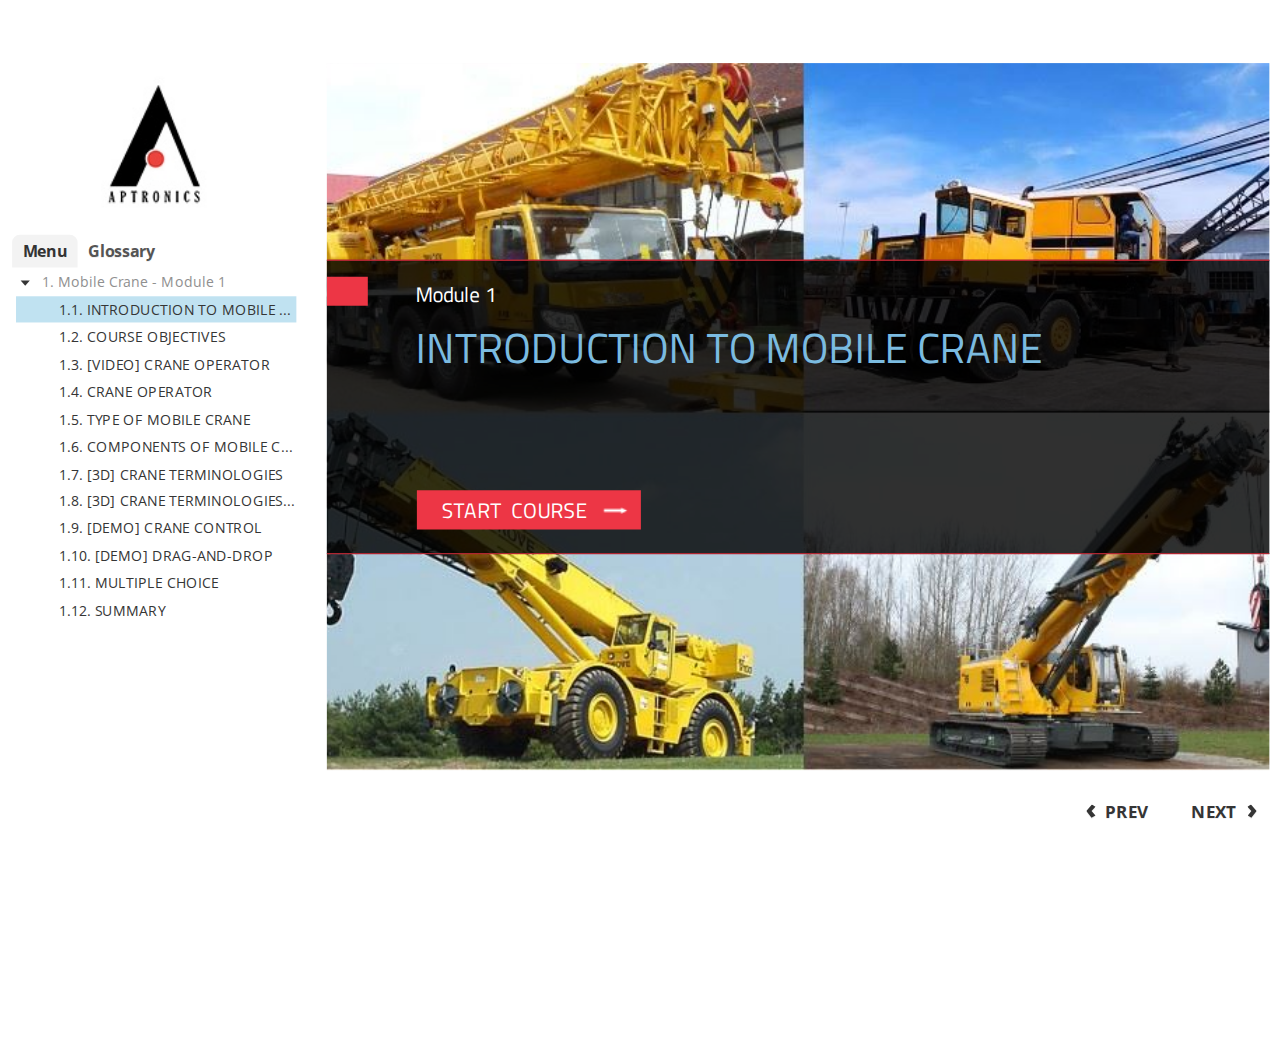
==== index.html @ c3e02959 "Rename story.html to index.html" ====
<!DOCTYPE HTML>
<html style="height: 100%;" lang="en-US">
<head>
    <meta http-equiv="Content-Type" content="text/html;charset=utf-8">
    <!-- Created using Storyline 3 - http://www.articulate.com  -->
    <!-- version: 3.0.10762.0 -->

    <title>mobileCrane2</title>
    <style>
        body {
            background: #ffffff;
            overflow: hidden;
        }

        html, body, table {
            height: 100%;
            width: 100%;
            margin: 0;
            padding: 0;
            border: 0;
        }

        table td {
            vertical-align: middle;
            text-align: center;
        }

        #nosupport {
            background: #f5f5f5;
            margin: 50px 65px;
            border: 1px solid #d5d5d5;
            width: calc(100% - 130px);
            height: calc(100% - 100px);
        }

        p {
            font-family: 'Helvetica Neue', Helvetica, Arial, Verdana, sans-serif;
            font-size: 12pt;
            color: #303030;
        }

        a {
            color: #2D9DDA;
            text-decoration: none !important;
        }

    </style>
    <script>
        var html5Supported = true,
                showWarning = false;

        function displayWarning() {
            if (showWarning) {
                document.getElementById('nosupport').style.visibility = 'visible';
            }
        }

    </script>
    <!--[if lte IE 9]><script>html5Supported = false;</script><![endif]-->

    <script type="text/javascript">

        (function () {

            var settings = {
                lmsEnabled: false,
                tincanEnabled: false,
                aoEnabled: false,
                runtimeOrder: [{"type":"html5","url":"story_html5.html"},{"type":"flash","url":"story_flash.html"}],
                warnOnCommitFail: false
            };

            var PARAM_WARN_ON_COMMIT = {name: 'warncommit', value: 1},
                    PARAM_LMS = {name: 'lms', value: 1},
                    PARAM_TINCAN = {name: 'tincan', value: true},
                    PARAM_AO = {name: 'aosupport', value: true};

            var detection = {
                agent: navigator.userAgent,

                flashEnabled: function () {
                    var description, version, flashAX,
                            plugin = navigator.plugins["Shockwave Flash"];

                    if (plugin != null) {
                        description = plugin.description.split(" ");
                        version = Number(description[description.length - 2]);

                        return (version >= 10) || isNaN(version);
                    } else {
                        try {
                            flashAX = new ActiveXObject("ShockwaveFlash.ShockwaveFlash.10");
                            return (flashAX != null);
                        } catch (e) {
                        }
                    }

                    return false;
                },

                html5Enabled: function () {
                    return html5Supported;
                },

                ampEnabled: function () {
                    return ((this.isIOS() && this.isIPad()) || this.isAndroid());
                },

                isIOS: function () {
                    return (this.agent.indexOf("AppleWebKit/") > -1 && this.agent.indexOf("Mobile/") > -1)
                },

                isAndroid: function () {
                    return (this.agent.indexOf("Android") > -1);
                },

                isIPad: function () {
                    return (this.agent.indexOf("iPad") > -1);
                }
            };

            var router = {

                init: function () {
                    var i,
                            redirected = false,
                            order = settings.runtimeOrder,
                            launchMap = {
                                flash: {
                                    isEnabled: 'flashEnabled',
                                    getParams: 'getFlashParams',
                                    delim: '?'
                                },
                                html5: {
                                    isEnabled: 'html5Enabled',
                                    getParams: 'getHtml5Params',
                                    delim: '?'
                                },
                                amp: {
                                    isEnabled: 'ampEnabled',
                                    getParams: 'getAmpParams',
                                    delim: '#'
                                }
                            };

                    if (document.location.search.toLowerCase().indexOf('forceflash') != -1) {
                        this.moveFlashToStartOfOrder(order);
                    }

                    for (i = 0; i < order.length; i++) {
                        var launchInfo = launchMap[order[i].type],
                                url = order[i].url;

                        if (detection[launchInfo.isEnabled]()) {
                            this.redirect(url, this[launchInfo.getParams](), launchInfo.delim);
                            redirected = true;
                            break;
                        }
                    }

                    if (!redirected) {
                        showWarning = true;
                    }
                },

                moveFlashToStartOfOrder: function (order) {
                    var i,
                        flashIndex = -1;
                    for (i = 0; i < order.length; i++) {
                        if (order[i].type == "flash") {
                            flashIndex = i;
                            break;
                        }
                    }
                    if (flashIndex != -1) {
                        order.splice(0, 0, order.splice(flashIndex, 1)[0]);
                    }
                },

                getQueryString: function (params) {
                    params = params || [];
                    var i,
                            queryString = document.location.search.substr(1),
                            paramArr = queryString.length > 0 ? queryString.split('&') : [];

                    for (i = 0; i < params.length; i++) {
                        paramArr.push([params[i].name, params[i].value].join('='));
                    }

                    return paramArr.join('&');
                },

                formatUrl: function (url, params, delim) {
                    delim = delim || '?';

                    var queryString = this.getQueryString(params);

                    if (queryString != null && queryString.length > 0) {
                        return [url, queryString].join(delim);
                    }

                    return url;
                },

                redirect: function (url, params, delim) {
                    window.location.replace(this.formatUrl(url, params, delim));
                },

                getFlashParams: function () {
                    return [];
                },

                getHtml5Params: function () {
                    var params = [];
                    if (settings.tincanEnabled) {
                        params.push(PARAM_TINCAN);
                    } else if (settings.lmsEnabled) {
                        params.push(PARAM_LMS);
                        if (settings.warnOnCommitFail) {
                            params.push(PARAM_WARN_ON_COMMIT);
                        }
                    }

                    return params;
                },

                getAmpParams: function () {
                    var tincanProto = settings.aoEnabled || settings.tincanEnabled,
                            params = [];
                    // build AMP params
                    if (tincanProto) {
                        params.push(PARAM_TINCAN);
                        if (settings.aoEnabled) {
                            params.push(PARAM_AO);
                        }
                    }
                    return params;
                }
            };

            router.init();
        })();

    </script>
</head>
<body onload="displayWarning()" style="height: 100%;">
<div id="nosupport" style="visibility: hidden;">
    <table>
        <tr>
            <td>
                <p>
                    <svg xmlns="http://www.w3.org/2000/svg" width="90.2" height="74.9" viewBox="0 0 90 75" version="1.1">
                        <g transform="scale(.1)">
                            <path d="m409 7c54-25 106 20 130 66 106 170 213 340 320 510 17 28 32 63 19 96-14 36-55 51-91 51-224 1-448 0-672 0-35 1-76-3-100-33-26-32-15-77 5-108 107-173 216-344 324-517 16-26 35-53 65-65z"
                                  fill="#4c4c4c"/>
                            <path d="m419 57c26-20 55 4 68 27 109 174 218 348 328 522 9 17 23 35 17 55-11 20-36 18-55 19-224 0-447 0-670 0-20-1-46 1-57-19-5-18 6-34 14-48 109-174 218-348 327-522 9-12 17-25 28-34z"
                                  fill="#f5f5f5"/>
                            <path d="m429 179c25-12 58 8 56 35-1 81-5 161-10 242 2 32-49 39-57 9-7-73-6-146-11-219-1-24-4-56 22-67zM430 539 430 539 430 539c45-24 80 53 32 72-45 24-80-53-32-72z"
                                  fill="#4c4c4c"/>
                        </g>
                    </svg>
                </p>
                <p>This course cannot be played.</p>
                <p><a href="https://ipc.articulate.com/slw/3/en/cannotplay/">Learn More</a></p>

            </td>
        </tr>
    </table>
</div>
</body>
</html>
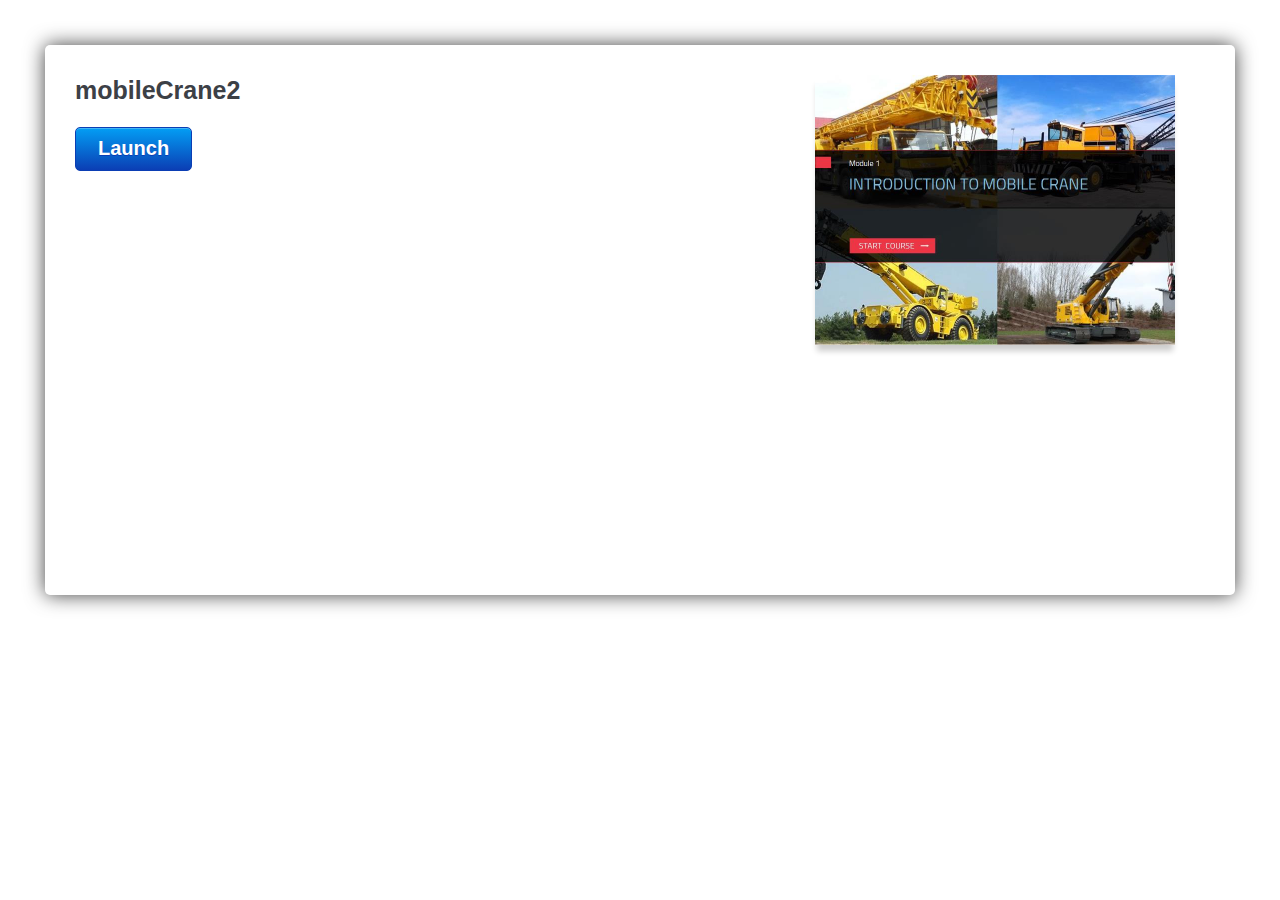
==== commit fc88c6b0: "indexEdit" ====
--- a/index.html
+++ b/index.html
@@ -1,271 +1,125 @@
-<!DOCTYPE HTML>
-<html style="height: 100%;" lang="en-US">
+<!DOCTYPE html PUBLIC "-//W3C//DTD XHTML 1.0 Transitional//EN" "http://www.w3.org/TR/xhtml1/DTD/xhtml1-transitional.dtd">
+<html xmlns="http://www.w3.org/1999/xhtml" xml:lang="en" lang="en">
 <head>
-    <meta http-equiv="Content-Type" content="text/html;charset=utf-8">
-    <!-- Created using Storyline 3 - http://www.articulate.com  -->
-    <!-- version: 3.0.10762.0 -->
+	<title>mobileCrane2</title>
+	
+	 <script>
+		var g_strLink;
+	
+		function buildLaunchLink()
+		{
+			var g_strProjectId = "6GGGgQlkKPf";
+			var strHash = document.location.hash;
+			document.location.hash = "";
 
-    <title>mobileCrane2</title>
-    <style>
-        body {
-            background: #ffffff;
-            overflow: hidden;
-        }
+			var strPath = window.location.protocol + "//" + window.location.host;
+			var arrPath = window.location.pathname.split("/");
 
-        html, body, table {
-            height: 100%;
-            width: 100%;
-            margin: 0;
-            padding: 0;
-            border: 0;
-        }
+			arrPath.length = arrPath.length - 1;
+			strPath += arrPath.join("/");
+			strPath = strPath.replace(/ /g, "%20");
 
-        table td {
-            vertical-align: middle;
-            text-align: center;
-        }
+			g_strLink = "path=" + strPath;
+			g_strLink += "&projectid=" + g_strProjectId;
+			
+			var strQuery = strHash.substr(1);
+			g_strLink += "&" + decodeURIComponent(strQuery);
+			g_strLink = escape(g_strLink);
+		}
+		
+		function isAndroid()
+		{
+			return (navigator.userAgent.indexOf("Android") > -1);
+		}
+		
+		function isIOS()
+		{
+			return (navigator.userAgent.indexOf("AppleWebKit/") > -1 && navigator.userAgent.indexOf("Mobile/") > -1);
+		}
 
-        #nosupport {
-            background: #f5f5f5;
-            margin: 50px 65px;
-            border: 1px solid #d5d5d5;
-            width: calc(100% - 130px);
-            height: calc(100% - 100px);
-        }
+		function UpdateLaunchUrl()
+		{
+			var strLink = (isAndroid()) ? "intent://?" + g_strLink + "#Intent;scheme=artmobileplayer;package=air.com.articulate.articulatemobileplayer;end" :
+										 "artmobileplayer://?" + g_strLink;
+										
+			var linkTarget = document.getElementById('launch');
+			linkTarget.href = strLink;
+			
+			if (isAndroid())
+			{
+				window.location = strLink;
+			}
+		}
+		
+		function writeMeta()
+		{
+			var meta = document.createElement('meta');
+			meta.name = "apple-itunes-app";
+			meta.content = "app-id=505546381, app-argument=artmobileplayer://?" + g_strLink;
+			document.getElementsByTagName('head')[0].appendChild(meta);
+		}
+		
+		buildLaunchLink();
+		writeMeta();
 
-        p {
-            font-family: 'Helvetica Neue', Helvetica, Arial, Verdana, sans-serif;
-            font-size: 12pt;
-            color: #303030;
-        }
+	 </script>
 
-        a {
-            color: #2D9DDA;
-            text-decoration: none !important;
-        }
+	<!-- META -->
+	<meta http-equiv="content-type" content="text/html; charset=utf-8">
+	<meta name="viewport" content="width=device-width, initial-scale=1.0, maximum-scale=1.0, user-scalable=0">
 
-    </style>
-    <script>
-        var html5Supported = true,
-                showWarning = false;
+	<style>
+		html,body,div,h1,p,a{margin:0;padding:0;border:0;font-weight:inherit;font-style:inherit;font-size:100%;font-family:inherit;vertical-align:baseline}
+		a img{border:0; width: 290px}
+		body{font-family:Helvetica,Arial,Verdana,sans-serif;line-height:1.5;color:#434750;background:#737d85;position:relative;font-size:75%}
+		h1{font-size:3em;line-height:1;margin-bottom:.5em;font-weight:400;color:#434750}
+		a,a:focus,a:hover{color:#434750;text-decoration:none;outline:0}
+		.button{float:left;font-size:14px;font-weight:700;color:#fff;text-shadow:0 -1px 0 rgba(0,0,0,.75);padding:5px 22px 0;height:25px;border:1px solid #010101;-webkit-box-shadow:0 1px 0 rgba(255,255,255,.12),inset 0 1px 0 rgba(255,255,255,.25);-webkit-border-radius:5px;background:-webkit-gradient(linear,left top,left bottom,from(#5d636b),to(#25272a),color-stop(.5,#494e54),color-stop(.51,#35393d))}
+		body.launch{background:url(mobile/linen_background.jpg) repeat}
+		div.container{background:#fff;height:490px;margin:45px;padding:30px;-webkit-border-radius:5px;-webkit-box-shadow:0 0 20px rgba(0,0,0,.75)}
+		div.screenshot{float:right;width:390px;padding-left:20px;padding-bottom:10px}
+		div.screenshot img{-webkit-box-shadow:0 8px 6px -2px rgba(0,0,0,.2); width: 360px;}
+		div.container div.launch_meta{float:left;width:450px}
+		div.container h1{color:#3c4046;font-weight:700;font-size:25px;line-height:1.2em;font-family:'Helvetica Neue',Helvetica,Arial}
+		div.container p{font-size:16px;line-height:1.4em;font-family:'Helvetica Neue',Helvetica,Arial;margin:0 0 1.4em}
+		div.container a.button{font-size:20px;color:#fff;background:#0272ed;text-shadow:0 1px 0 rgba(11,62,180,1);padding:5px 22px 12px;border:1px solid #0b3eb4;-webkit-box-shadow:0 1px 0 rgba(255,255,255,.12),inset 0 1px 0 rgba(255,255,255,.25);-webkit-border-radius:5px;background:-webkit-gradient(linear,left top,left bottom,from(#039ef4),to(#0b3eb4))}
+		div.mobile_app{background:url(mobile/mobile_icon.png) no-repeat;padding-left:148px;padding-top:20px}
+		div.mobile_app h1{margin:0;line-height:1.4em}
+		div.mobile_app a{color:#027fef;text-decoration:underline}
+		div.container a.app_store{width:172px;height:54px;text-indent:-9000px;display:block;background:url(mobile/app_store.png)}
+		@media only screen and (max-device-width:1024px) and (orientation:portrait){
+			div.container{height:750px}
+			div.screenshot{width:290px}
+			div.screenshot img{width:290px}
+			div.container div.launch_meta{float:left;width:300px}
+			div.mobile_app h1{font-size:24px}
+		}
+		a.install { display:inline-block; overflow:hidden; background:url(http://linkmaker.itunes.apple.com/images/badges/en-us/badge_appstore-lrg.svg) no-repeat; width:165px; height:40px; position: relative; bottom: 120px; float:right; padding-right:50px;}
 
-        function displayWarning() {
-            if (showWarning) {
-                document.getElementById('nosupport').style.visibility = 'visible';
-            }
-        }
+	</style>
+</head>
+	
+<body class="launch" onload="UpdateLaunchUrl()">
 
-    </script>
-    <!--[if lte IE 9]><script>html5Supported = false;</script><![endif]-->
+	<div class="wrap">
+	
+		<div class="container">
+			<div class="launch_meta">
+				<h1>mobileCrane2</h1>
+				<p></p>
+				<a id="launch" href="#" class="button" target="_top">Launch</a>
+			</div>
+			<div class="screenshot">
+				<img src="story_content/thumbnail.jpg"  />
+			</div>
+		</div>
+		<script>
+			if (isIOS())
+			{
+				document.write("<a class='install' href='https://geo.itunes.apple.com/us/app/articulate-mobile-player/id505546381?mt=8' ></a>");
+			}
+		</script>
+	</div>
+</body>
 
-    <script type="text/javascript">
-
-        (function () {
-
-            var settings = {
-                lmsEnabled: false,
-                tincanEnabled: false,
-                aoEnabled: false,
-                runtimeOrder: [{"type":"html5","url":"story_html5.html"},{"type":"flash","url":"story_flash.html"}],
-                warnOnCommitFail: false
-            };
-
-            var PARAM_WARN_ON_COMMIT = {name: 'warncommit', value: 1},
-                    PARAM_LMS = {name: 'lms', value: 1},
-                    PARAM_TINCAN = {name: 'tincan', value: true},
-                    PARAM_AO = {name: 'aosupport', value: true};
-
-            var detection = {
-                agent: navigator.userAgent,
-
-                flashEnabled: function () {
-                    var description, version, flashAX,
-                            plugin = navigator.plugins["Shockwave Flash"];
-
-                    if (plugin != null) {
-                        description = plugin.description.split(" ");
-                        version = Number(description[description.length - 2]);
-
-                        return (version >= 10) || isNaN(version);
-                    } else {
-                        try {
-                            flashAX = new ActiveXObject("ShockwaveFlash.ShockwaveFlash.10");
-                            return (flashAX != null);
-                        } catch (e) {
-                        }
-                    }
-
-                    return false;
-                },
-
-                html5Enabled: function () {
-                    return html5Supported;
-                },
-
-                ampEnabled: function () {
-                    return ((this.isIOS() && this.isIPad()) || this.isAndroid());
-                },
-
-                isIOS: function () {
-                    return (this.agent.indexOf("AppleWebKit/") > -1 && this.agent.indexOf("Mobile/") > -1)
-                },
-
-                isAndroid: function () {
-                    return (this.agent.indexOf("Android") > -1);
-                },
-
-                isIPad: function () {
-                    return (this.agent.indexOf("iPad") > -1);
-                }
-            };
-
-            var router = {
-
-                init: function () {
-                    var i,
-                            redirected = false,
-                            order = settings.runtimeOrder,
-                            launchMap = {
-                                flash: {
-                                    isEnabled: 'flashEnabled',
-                                    getParams: 'getFlashParams',
-                                    delim: '?'
-                                },
-                                html5: {
-                                    isEnabled: 'html5Enabled',
-                                    getParams: 'getHtml5Params',
-                                    delim: '?'
-                                },
-                                amp: {
-                                    isEnabled: 'ampEnabled',
-                                    getParams: 'getAmpParams',
-                                    delim: '#'
-                                }
-                            };
-
-                    if (document.location.search.toLowerCase().indexOf('forceflash') != -1) {
-                        this.moveFlashToStartOfOrder(order);
-                    }
-
-                    for (i = 0; i < order.length; i++) {
-                        var launchInfo = launchMap[order[i].type],
-                                url = order[i].url;
-
-                        if (detection[launchInfo.isEnabled]()) {
-                            this.redirect(url, this[launchInfo.getParams](), launchInfo.delim);
-                            redirected = true;
-                            break;
-                        }
-                    }
-
-                    if (!redirected) {
-                        showWarning = true;
-                    }
-                },
-
-                moveFlashToStartOfOrder: function (order) {
-                    var i,
-                        flashIndex = -1;
-                    for (i = 0; i < order.length; i++) {
-                        if (order[i].type == "flash") {
-                            flashIndex = i;
-                            break;
-                        }
-                    }
-                    if (flashIndex != -1) {
-                        order.splice(0, 0, order.splice(flashIndex, 1)[0]);
-                    }
-                },
-
-                getQueryString: function (params) {
-                    params = params || [];
-                    var i,
-                            queryString = document.location.search.substr(1),
-                            paramArr = queryString.length > 0 ? queryString.split('&') : [];
-
-                    for (i = 0; i < params.length; i++) {
-                        paramArr.push([params[i].name, params[i].value].join('='));
-                    }
-
-                    return paramArr.join('&');
-                },
-
-                formatUrl: function (url, params, delim) {
-                    delim = delim || '?';
-
-                    var queryString = this.getQueryString(params);
-
-                    if (queryString != null && queryString.length > 0) {
-                        return [url, queryString].join(delim);
-                    }
-
-                    return url;
-                },
-
-                redirect: function (url, params, delim) {
-                    window.location.replace(this.formatUrl(url, params, delim));
-                },
-
-                getFlashParams: function () {
-                    return [];
-                },
-
-                getHtml5Params: function () {
-                    var params = [];
-                    if (settings.tincanEnabled) {
-                        params.push(PARAM_TINCAN);
-                    } else if (settings.lmsEnabled) {
-                        params.push(PARAM_LMS);
-                        if (settings.warnOnCommitFail) {
-                            params.push(PARAM_WARN_ON_COMMIT);
-                        }
-                    }
-
-                    return params;
-                },
-
-                getAmpParams: function () {
-                    var tincanProto = settings.aoEnabled || settings.tincanEnabled,
-                            params = [];
-                    // build AMP params
-                    if (tincanProto) {
-                        params.push(PARAM_TINCAN);
-                        if (settings.aoEnabled) {
-                            params.push(PARAM_AO);
-                        }
-                    }
-                    return params;
-                }
-            };
-
-            router.init();
-        })();
-
-    </script>
-</head>
-<body onload="displayWarning()" style="height: 100%;">
-<div id="nosupport" style="visibility: hidden;">
-    <table>
-        <tr>
-            <td>
-                <p>
-                    <svg xmlns="http://www.w3.org/2000/svg" width="90.2" height="74.9" viewBox="0 0 90 75" version="1.1">
-                        <g transform="scale(.1)">
-                            <path d="m409 7c54-25 106 20 130 66 106 170 213 340 320 510 17 28 32 63 19 96-14 36-55 51-91 51-224 1-448 0-672 0-35 1-76-3-100-33-26-32-15-77 5-108 107-173 216-344 324-517 16-26 35-53 65-65z"
-                                  fill="#4c4c4c"/>
-                            <path d="m419 57c26-20 55 4 68 27 109 174 218 348 328 522 9 17 23 35 17 55-11 20-36 18-55 19-224 0-447 0-670 0-20-1-46 1-57-19-5-18 6-34 14-48 109-174 218-348 327-522 9-12 17-25 28-34z"
-                                  fill="#f5f5f5"/>
-                            <path d="m429 179c25-12 58 8 56 35-1 81-5 161-10 242 2 32-49 39-57 9-7-73-6-146-11-219-1-24-4-56 22-67zM430 539 430 539 430 539c45-24 80 53 32 72-45 24-80-53-32-72z"
-                                  fill="#4c4c4c"/>
-                        </g>
-                    </svg>
-                </p>
-                <p>This course cannot be played.</p>
-                <p><a href="https://ipc.articulate.com/slw/3/en/cannotplay/">Learn More</a></p>
-
-            </td>
-        </tr>
-    </table>
-</div>
-</body>
-</html>
+</html>